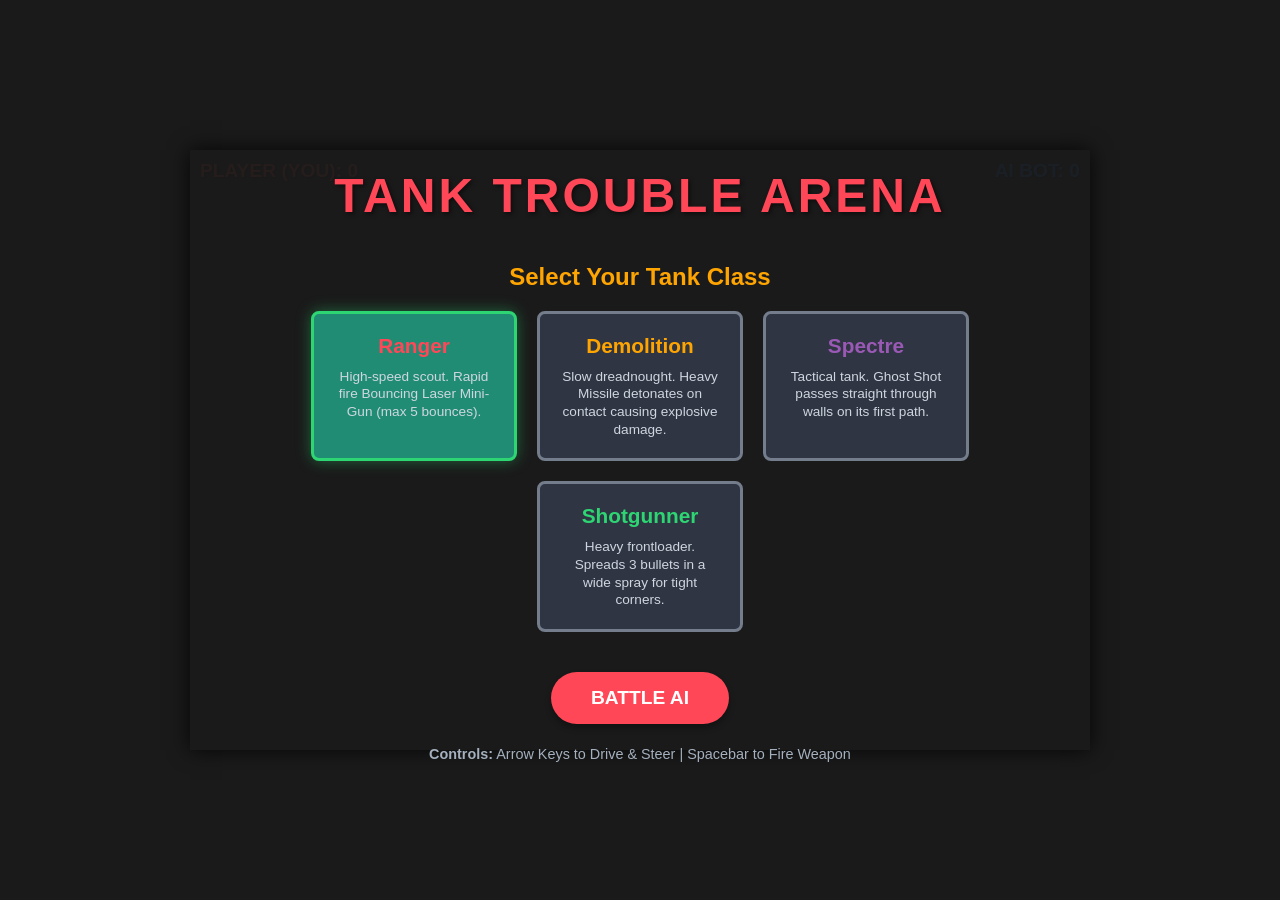
==== tank_trouble_arena.html @ 4e49fa1a "Add files via upload" ====
<!DOCTYPE html>
<html lang="en">
<head>
    <meta charset="UTF-8">
    <meta name="viewport" content="width=device-width, initial-scale=1.0">
    <title>Tank Trouble Arena AI Edition</title>
    <style>
        body {
            margin: 0;
            padding: 0;
            background-color: #1a1a1a;
            color: #ffffff;
            font-family: 'Segoe UI', Tahoma, Geneva, Verdana, sans-serif;
            display: flex;
            justify-content: center;
            align-items: center;
            height: 100vh;
            overflow: hidden;
            user-select: none;
        }
        #game-container {
            position: relative;
            box-shadow: 0 0 20px rgba(0,0,0,0.8);
        }
        canvas {
            background-color: #262626;
            display: block;
        }
        .screen {
            position: absolute;
            top: 0;
            left: 0;
            width: 100%;
            height: 100%;
            background-color: rgba(26, 26, 26, 0.95);
            display: flex;
            flex-direction: column;
            justify-content: center;
            align-items: center;
            z-index: 10;
        }
        h1 {
            font-size: 3rem;
            margin-bottom: 20px;
            color: #ff4757;
            text-transform: uppercase;
            letter-spacing: 3px;
            text-shadow: 2px 2px 4px rgba(0,0,0,0.5);
        }
        h2 {
            font-size: 1.5rem;
            margin-bottom: 20px;
            color: #ffa502;
        }
        .class-selector {
            display: flex;
            gap: 20px;
            margin-bottom: 40px;
            max-width: 90%;
            flex-wrap: wrap;
            justify-content: center;
        }
        .class-card {
            background: #2f3542;
            border: 3px solid #747d8c;
            border-radius: 8px;
            padding: 20px;
            width: 160px;
            text-align: center;
            cursor: pointer;
            transition: all 0.2s ease;
        }
        .class-card:hover {
            transform: translateY(-5px);
            border-color: #ff4757;
            background: #3e4452;
        }
        .class-card.selected {
            border-color: #2ed573;
            background: #218c74;
            box-shadow: 0 0 15px rgba(46, 213, 115, 0.4);
        }
        .class-name {
            font-size: 1.3rem;
            font-weight: bold;
            margin-bottom: 10px;
            color: #ffffff;
        }
        .class-desc {
            font-size: 0.85rem;
            color: #ced6e0;
            line-height: 1.3;
        }
        button {
            background-color: #ff4757;
            color: white;
            border: none;
            padding: 15px 40px;
            font-size: 1.2rem;
            font-weight: bold;
            border-radius: 30px;
            cursor: pointer;
            transition: background 0.2s, transform 0.1s;
            box-shadow: 0 4px 6px rgba(0,0,0,0.3);
            text-transform: uppercase;
        }
        button:hover {
            background-color: #ff6b81;
            transform: scale(1.05);
        }
        button:active {
            transform: scale(0.98);
        }
        #hud {
            position: absolute;
            top: 10px;
            left: 10px;
            right: 10px;
            display: flex;
            justify-content: space-between;
            font-weight: bold;
            font-size: 1.2rem;
            pointer-events: none;
            z-index: 5;
            text-shadow: 1px 1px 2px black;
        }
        .player-score { color: #ff4757; }
        .ai-score { color: #1e90ff; }
        .controls-hint {
            margin-top: 20px;
            font-size: 0.9rem;
            color: #a4b0be;
            text-align: center;
            line-height: 1.4;
        }
    </style>
</head>
<body>

<div id="game-container">
    <div id="hud">
        <div class="player-score">PLAYER (YOU): <span id="p1-score-val">0</span></div>
        <div class="ai-score">AI BOT: <span id="ai-score-val">0</span></div>
    </div>

    <!-- MAIN MENU SCREEN -->
    <div id="menu-screen" class="screen">
        <h1>Tank Trouble Arena</h1>
        <h2>Select Your Tank Class</h2>
        
        <div class="class-selector" id="class-selector">
            <!-- Dynamic Injection -->
        </div>

        <button id="start-btn">Battle AI</button>

        <div class="controls-hint">
            <strong>Controls:</strong> Arrow Keys to Drive & Steer | Spacebar to Fire Weapon
        </div>
    </div>

    <!-- GAME OVER SCREEN -->
    <div id="over-screen" class="screen" style="display: none;">
        <h1 id="win-message">You Win!</h1>
        <button id="next-round-btn">Next Round</button>
    </div>

    <canvas id="gameCanvas" width="900" height="600"></canvas>
</div>

<script>
const canvas = document.getElementById('gameCanvas');
const ctx = canvas.getContext('2d');

// Game Parameters
const CELL_SIZE = 75;
const COLS = canvas.width / CELL_SIZE; // 12
const ROWS = canvas.height / CELL_SIZE; // 8

// Tank Classes Definitions
const TANK_CLASSES = {
    ranger: {
        name: "Ranger",
        desc: "High-speed scout. Rapid fire Bouncing Laser Mini-Gun (max 5 bounces).",
        speed: 3.2,
        rotSpeed: 0.06,
        cooldown: 250,
        bulletType: "laser",
        color: "#ff4757"
    },
    demolition: {
        name: "Demolition",
        desc: "Slow dreadnought. Heavy Missile detonates on contact causing explosive damage.",
        speed: 1.8,
        rotSpeed: 0.035,
        cooldown: 1200,
        bulletType: "missile",
        color: "#ffa502"
    },
    spectre: {
        name: "Spectre",
        desc: "Tactical tank. Ghost Shot passes straight through walls on its first path.",
        speed: 2.5,
        rotSpeed: 0.05,
        cooldown: 700,
        bulletType: "ghost",
        color: "#9b59b6"
    },
    shotgunner: {
        name: "Shotgunner",
        desc: "Heavy frontloader. Spreads 3 bullets in a wide spray for tight corners.",
        speed: 2.3,
        rotSpeed: 0.045,
        cooldown: 900,
        bulletType: "shotgun",
        color: "#2ed573"
    }
};

let currentClassKey = "ranger";
let scores = { player: 0, ai: 0 };
let maze, player, ai, bullets, particles;
let keys = {};
let gameActive = false;

// Generate Selection UI Cards
const classSelectorDiv = document.getElementById('class-selector');
Object.keys(TANK_CLASSES).forEach((key, idx) => {
    const cls = TANK_CLASSES[key];
    const card = document.createElement('div');
    card.className = `class-card ${key === currentClassKey ? 'selected' : ''}`;
    card.dataset.classKey = key;
    card.innerHTML = `
        <div class="class-name" style="color: ${cls.color}">${cls.name}</div>
        <div class="class-desc">${cls.desc}</div>
    `;
    card.addEventListener('click', () => {
        document.querySelectorAll('.class-card').forEach(c => c.classList.remove('selected'));
        card.classList.add('selected');
        currentClassKey = key;
    });
    classSelectorDiv.appendChild(card);
});

// Event Listeners for controls
window.addEventListener('keydown', e => { 
    keys[e.code] = true; 
    if(e.code === 'Space' && gameActive) {
        player.shoot();
        e.preventDefault();
    }
    if(['ArrowUp','ArrowDown','ArrowLeft','ArrowRight','Space'].includes(e.code)) {
        e.preventDefault();
    }
});
window.addEventListener('keyup', e => { keys[e.code] = false; });

document.getElementById('start-btn').addEventListener('click', () => {
    document.getElementById('menu-screen').style.display = 'none';
    initRound();
});

document.getElementById('next-round-btn').addEventListener('click', () => {
    document.getElementById('over-screen').style.display = 'none';
    initRound();
});

// Maze Generation Class (Kruskal's / Randomized Prim's Hybrid for clean tactical paths)
class Maze {
    constructor(cols, rows) {
        this.cols = cols;
        this.rows = rows;
        this.walls = []; // items format: {x1, y1, x2, y2} represent cell boundary edges
        this.generate();
    }

    generate() {
        // Initialize grid paths
        this.vWalls = Array(this.cols + 1).fill().map(() => Array(this.rows).fill(true));
        this.hWalls = Array(this.cols).fill().map(() => Array(this.rows + 1).fill(true));
        
        // Disjoint sets for Kruskal algorithm
        let sets = [];
        for(let r=0; r<this.rows; r++) {
            for(let c=0; c<this.cols; c++) {
                sets.push([{c, r}]);
            }
        }

        let findSet = (c, r) => sets.findIndex(s => s.some(cell => cell.c === c && cell.r === r));

        // Create internal walls collection
        let edges = [];
        for(let c=1; c<this.cols; c++) for(let r=0; r<this.rows; r++) edges.push({type: 'v', c, r});
        for(let c=0; c<this.cols; c++) for(let r=1; r<this.rows; r++) edges.push({type: 'h', c, r});
        
        // Shuffle helper
        edges.sort(() => Math.random() - 0.5);

        edges.forEach(edge => {
            let c1, r1, c2, r2;
            if (edge.type === 'v') {
                c1 = edge.c - 1; r1 = edge.r;
                c2 = edge.c;     r2 = edge.r;
            } else {
                c1 = edge.c; r1 = edge.r - 1;
                c2 = edge.c; r2 = edge.r;
            }

            let s1 = findSet(c1, r1);
            let s2 = findSet(c2, r2);

            if(s1 !== s2) {
                // Remove wall asset
                if(edge.type === 'v') this.vWalls[edge.c][edge.r] = false;
                else this.hWalls[edge.c][edge.r] = false;
                // Merge sets
                sets[s1] = sets[s1].concat(sets[s2]);
                sets.splice(s2, 1);
            }
        });

        // Add some random loops / openings for open combat layout (Classic Tank Trouble flavor)
        for(let i=0; i<15; i++) {
            let rc = Math.floor(Math.random() * (this.cols - 1)) + 1;
            let rr = Math.floor(Math.random() * (this.rows - 1)) + 1;
            if(Math.random() > 0.5) this.vWalls[rc][rr] = false;
            else this.hWalls[rc][rr] = false;
        }
    }

    draw() {
        ctx.strokeStyle = "#ffffff";
        ctx.lineWidth = 4;
        ctx.lineCap = "round";

        // Draw boundaries and generated inner walls
        for(let c=0; c<=this.cols; c++) {
            for(let r=0; r<this.rows; r++) {
                if(c === 0 || c === this.cols || this.vWalls[c][r]) {
                    ctx.beginPath();
                    ctx.moveTo(c * CELL_SIZE, r * CELL_SIZE);
                    ctx.lineTo(c * CELL_SIZE, (r + 1) * CELL_SIZE);
                    ctx.stroke();
                }
            }
        }
        for(let c=0; c<this.cols; c++) {
            for(let r=0; r<=this.rows; r++) {
                if(r === 0 || r === this.rows || this.hWalls[c][r]) {
                    ctx.beginPath();
                    ctx.moveTo(c * CELL_SIZE, r * CELL_SIZE);
                    ctx.lineTo((c + 1) * CELL_SIZE, r * CELL_SIZE);
                    ctx.stroke();
                }
            }
        }
    }

    // Comprehensive Line segment collision lookup helper
    checkWallCollision(x, y, radius) {
        let buffer = radius;
        // Check grid walls intersections
        for(let c=0; c<=this.cols; c++) {
            for(let r=0; r<this.rows; r++) {
                if(c === 0 || c === this.cols || this.vWalls[c][r]) {
                    let wx = c * CELL_SIZE;
                    let wy1 = r * CELL_SIZE;
                    let wy2 = (r + 1) * CELL_SIZE;
                    if(y >= wy1 - buffer && y <= wy2 + buffer && Math.abs(x - wx) < buffer) {
                        return { type: 'v', wallX: wx };
                    }
                }
            }
        }
        for(let c=0; c<this.cols; c++) {
            for(let r=0; r<=this.rows; r++) {
                if(r === 0 || r === this.rows || this.hWalls[c][r]) {
                    let wy = r * CELL_SIZE;
                    let wx1 = c * CELL_SIZE;
                    let wx2 = (c + 1) * CELL_SIZE;
                    if(x >= wx1 - buffer && x <= wx2 + buffer && Math.abs(y - wy) < buffer) {
                        return { type: 'h', wallY: wy };
                    }
                }
            }
        }
        return null;
    }
}

// Tank Handler Entity
class Tank {
    constructor(x, y, angle, config, isAI) {
        this.x = x;
        this.y = y;
        this.angle = angle; // Radians
        this.config = config;
        this.isAI = isAI;
        this.radius = 16;
        this.lastShotTime = 0;
        this.aiTargetAngle = angle;
        this.aiStateTimer = 0;
    }

    draw() {
        ctx.save();
        ctx.translate(this.x, this.y);
        ctx.rotate(this.angle);

        // Body Structure Chassis
        ctx.fillStyle = this.config.color;
        ctx.strokeStyle = "#ffffff";
        ctx.lineWidth = 2;
        ctx.fillRect(-this.radius, -this.radius + 2, this.radius * 2, this.radius * 2 - 4);
        ctx.strokeRect(-this.radius, -this.radius + 2, this.radius * 2, this.radius * 2 - 4);

        // Treads
        ctx.fillStyle = "#333333";
        ctx.fillRect(-this.radius - 2, -this.radius - 1, this.radius * 2 + 4, 4);
        ctx.fillRect(-this.radius - 2, this.radius - 3, this.radius * 2 + 4, 4);

        // Turret Barrel Gun
        ctx.fillStyle = "#dcdde1";
        ctx.fillRect(0, -4, this.radius + 6, 8);
        ctx.strokeRect(0, -4, this.radius + 6, 8);
        ctx.fillStyle = this.config.color;
        ctx.beginPath();
        ctx.arc(0, 0, 8, 0, Math.PI * 2);
        ctx.fill();
        ctx.stroke();

        ctx.restore();
    }

    move(forward) {
        let dir = forward ? 1 : -0.6;
        let speed = this.config.speed * dir;
        let nextX = this.x + Math.cos(this.angle) * speed;
        let nextY = this.y + Math.sin(this.angle) * speed;

        // Sliding collision calculation pipeline
        let collX = maze.checkWallCollision(nextX, this.y, this.radius);
        if(!collX) this.x = nextX;
        
        let collY = maze.checkWallCollision(this.x, nextY, this.radius);
        if(!collY) this.y = nextY;
    }

    rotate(dir) {
        this.angle += this.config.rotSpeed * dir;
    }

    shoot() {
        let now = Date.now();
        if(now - this.lastShotTime < this.config.cooldown) return;
        this.lastShotTime = now;

        let barrelX = this.x + Math.cos(this.angle) * (this.radius + 8);
        let barrelY = this.y + Math.sin(this.angle) * (this.radius + 8);

        if(this.config.bulletType === 'shotgun') {
            let spreads = [-0.2, 0, 0.2];
            spreads.forEach(sp => {
                bullets.push(new Bullet(barrelX, barrelY, this.angle + sp, 4.5, 'normal', this.isAI));
            });
        } else {
            let bSpeed = this.config.bulletType === 'laser' ? 6 : (this.config.bulletType === 'missile' ? 3.5 : 4);
            bullets.push(new Bullet(barrelX, barrelY, this.angle, bSpeed, this.config.bulletType, this.isAI));
        }
    }

    updateAI() {
        if(!this.isAI) return;
        this.aiStateTimer--;

        // Calculate simple analytical tracking vector towards Player
        let dx = player.x - this.x;
        let dy = player.y - this.y;
        let dist = Math.sqrt(dx*dx + dy*dy);
        let targetAngle = Math.atan2(dy, dx);

        // Normalize target wrap angle matching standard tracking systems
        let angleDiff = targetAngle - this.angle;
        while (angleDiff < -Math.PI) angleDiff += Math.PI * 2;
        while (angleDiff > Math.PI) angleDiff -= Math.PI * 2;

        // Steering execution routine
        if(angleDiff > 0.05) this.rotate(1);
        else if(angleDiff < -0.05) this.rotate(-1);

        // Basic Line-of-sight tracking setup / Obstacle interaction framework
        if(this.aiStateTimer <= 0) {
            this.aiStateTimer = Math.floor(Math.random() * 40) + 20;
            // Raycast check or random override to un-stuck AI from tight cells
            this.aiMoveForward = Math.random() > 0.15;
        }

        if(this.aiMoveForward) {
            this.move(true);
        } else {
            this.rotate(Math.random() > 0.5 ? 1 : -1);
        }

        // Fire logic check: shoot if facing target somewhat accurately
        if(dist < 400 && Math.abs(angleDiff) < 0.3 && Math.random() < 0.04) {
            this.shoot();
        }
    }
}

// Projectile Object Blueprint
class Bullet {
    constructor(x, y, angle, speed, type, isAI) {
        this.x = x;
        this.y = y;
        this.vx = Math.cos(angle) * speed;
        this.vy = Math.sin(angle) * speed;
        this.type = type;
        this.isAI = isAI;
        this.radius = type === 'missile' ? 6 : 4;
        this.bounces = 0;
        this.maxBounces = type === 'laser' ? 5 : (type === 'shotgun' ? 1 : 3);
        this.life = type === 'shotgun' ? 120 : 360; // Frame lifetimes
        this.ghostPhased = type === 'ghost'; // Starts phased out
    }

    update() {
        this.life--;
        let nextX = this.x + this.vx;
        let nextY = this.y + this.vy;

        if (this.ghostPhased) {
            // Spectre ghost tracking logic: stays ghosted until first clear cell area
            let hitWall = maze.checkWallCollision(nextX, nextY, this.radius);
            if(!hitWall && this.bounces === 0 && this.life < 330) {
                // No wall currently intercepting, phase back in
                this.ghostPhased = false;
            }
            this.x = nextX;
            this.y = nextY;
            return;
        }

        // Elastic dynamic boundary bounce computations
        let collision = maze.checkWallCollision(nextX, nextY, this.radius);
        if (collision) {
            if(this.type === 'missile') {
                this.detonate();
                return;
            }
            
            if (collision.type === 'v') {
                this.vx *= -1;
                this.x = this.x + this.vx; // Quick pushback out of geometric overlap
            } else {
                this.vy *= -1;
                this.y = this.y + this.vy;
            }
            this.bounces++;
            
            // Add visual sparks on impacts
            createSparks(this.x, this.y, '#ffffff', 4);
        } else {
            this.x = nextX;
            this.y = nextY;
        }
    }

    draw() {
        ctx.save();
        ctx.beginPath();
        ctx.arc(this.x, this.y, this.radius, 0, Math.PI * 2);
        
        if (this.ghostPhased) {
            ctx.fillStyle = "rgba(155, 89, 182, 0.4)";
            ctx.strokeStyle = "#9b59b6";
            ctx.lineWidth = 1;
            ctx.stroke();
        } else {
            ctx.fillStyle = this.type === 'laser' ? '#ff4757' : (this.type === 'missile' ? '#ffa502' : '#ffffff');
            ctx.fill();
        }
        ctx.restore();
    }

    detonate() {
        this.life = 0; // Kills bullet instance
        createSparks(this.x, this.y, '#ffa502', 30);
        
        // Circular structural explosion splash matrix radius
        let splashRadius = 65;
        [player, ai].forEach(tank => {
            let dx = tank.x - this.x;
            let dy = tank.y - this.y;
            if(Math.sqrt(dx*dx + dy*dy) < splashRadius) {
                handleKill(tank.isAI ? 'player' : 'ai');
            }
        });
    }
}

// Particle system configurations
class Particle {
    constructor(x, y, color) {
        this.x = x;
        this.y = y;
        let angle = Math.random() * Math.PI * 2;
        let speed = Math.random() * 3 + 1;
        this.vx = Math.cos(angle) * speed;
        this.vy = Math.sin(angle) * speed;
        this.color = color;
        this.alpha = 1;
        this.decay = Math.random() * 0.03 + 0.015;
    }
    update() {
        this.x += this.vx;
        this.y += this.vy;
        this.alpha -= this.decay;
    }
    draw() {
        ctx.save();
        ctx.globalAlpha = this.alpha;
        ctx.fillStyle = this.color;
        ctx.fillRect(this.x, this.y, 3, 3);
        ctx.restore();
    }
}

function createSparks(x, y, color, count) {
    for(let i=0; i<count; i++) {
        particles.push(new Particle(x, y, color));
    }
}

// Initialization routine per battle round setup
function initRound() {
    maze = new Maze(COLS, ROWS);
    bullets = [];
    particles = [];

    // Safety spatial coordinate separation positioning grid arrays
    let pX = CELL_SIZE * 0.5;
    let pY = CELL_SIZE * 0.5;
    let aiX = canvas.width - (CELL_SIZE * 0.5);
    let aiY = canvas.height - (CELL_SIZE * 0.5);

    // Dynamic configuration assignations
    player = new Tank(pX, pY, 0, TANK_CLASSES[currentClassKey], false);
    
    // Choose random class layout variant profile for AI opponent challenge
    let aiClasses = Object.keys(TANK_CLASSES);
    let randomAIClass = aiClasses[Math.floor(Math.random() * aiClasses.length)];
    ai = new Tank(aiX, aiY, Math.PI, TANK_CLASSES[randomAIClass], true);

    gameActive = true;
}

function handleKill(winner) {
    if(!gameActive) return;
    gameActive = false;

    if(winner === 'player') {
        scores.player++;
        document.getElementById('p1-score-val').innerText = scores.player;
        document.getElementById('win-message').innerText = "You Destroyed the AI!";
        document.getElementById('win-message').style.color = "#2ed573";
    } else {
        scores.ai++;
        document.getElementById('ai-score-val').innerText = scores.ai;
        document.getElementById('win-message').innerText = "The AI Outsmarted You!";
        document.getElementById('win-message').style.color = "#ff4757";
    }

    createSparks(player.x, player.y, player.config.color, 40);
    createSparks(ai.x, ai.y, ai.config.color, 40);

    setTimeout(() => {
        document.getElementById('over-screen').style.display = 'flex';
    }, 1000);
}

// Global Execution game Loop loop engine tick
function loop() {
    ctx.clearRect(0, 0, canvas.width, canvas.height);

    if (maze) maze.draw();

    if (gameActive) {
        // Human Engine Input processing
        if (keys['ArrowLeft']) player.rotate(-1);
        if (keys['ArrowRight']) player.rotate(1);
        if (keys['ArrowUp']) player.move(true);
        if (keys['ArrowDown']) player.move(false);

        // Computer AI update routine calls
        ai.updateAI();

        // Object Tracking Pipelines updating looping bounds array structure systems
        bullets.forEach((b, idx) => {
            b.update();
            if (b.life <= 0 || b.bounces > b.maxBounces) {
                bullets.splice(idx, 1);
                return;
            }

            // Standard Bullet collision hitboxes calculation evaluations
            let distP = Math.sqrt((b.x - player.x)**2 + (b.y - player.y)**2);
            let distAI = Math.sqrt((b.x - ai.x)**2 + (b.y - ai.y)**2);

            // Evade evaluation context logic checks
            if(!b.ghostPhased) {
                if (distP < player.radius) {
                    handleKill('ai');
                    bullets.splice(idx, 1);
                } else if (distAI < ai.radius) {
                    handleKill('player');
                    bullets.splice(idx, 1);
                }
            }
        });
    }

    // Always draw existing objects if initialized
    if(player) player.draw();
    if(ai) ai.draw();
    
    bullets.forEach(b => b.draw());
    
    particles.forEach((p, idx) => {
        p.update();
        if(p.alpha <= 0) particles.splice(idx, 1);
        else p.draw();
    });

    requestAnimationFrame(loop);
}

// Start loop engine ticker
loop();
</script>
</body>
</html>
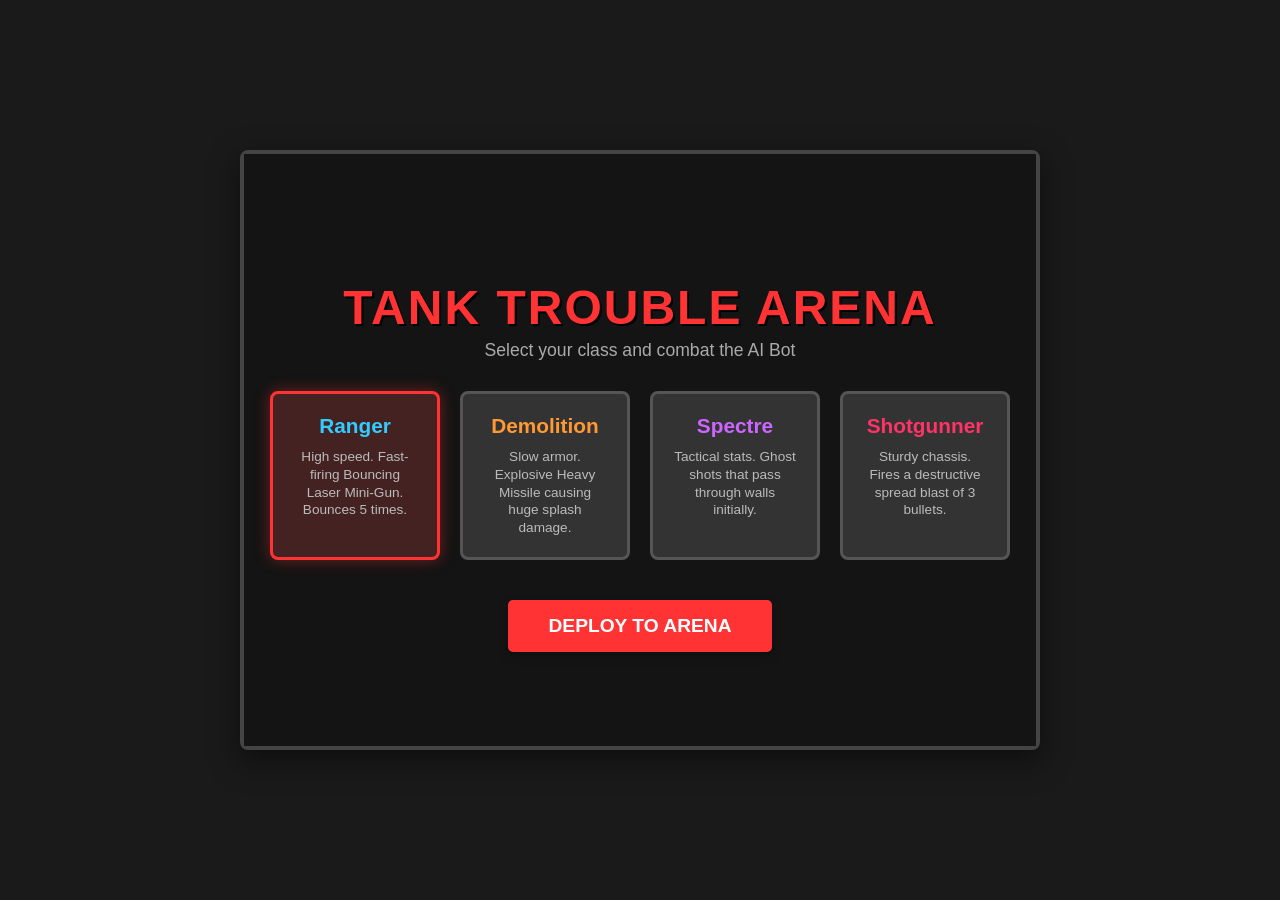
==== commit 9d269fea: "Add files via upload" ====
--- a/tank_trouble_arena.html
+++ b/tank_trouble_arena.html
@@ -3,741 +3,816 @@
 <head>
     <meta charset="UTF-8">
     <meta name="viewport" content="width=device-width, initial-scale=1.0">
-    <title>Tank Trouble Arena AI Edition</title>
+    <title>Tank Trouble Arena</title>
     <style>
+        * {
+            box-sizing: border-box;
+            user-select: none;
+        }
         body {
             margin: 0;
             padding: 0;
-            background-color: #1a1a1a;
-            color: #ffffff;
+            background: #1a1a1a;
+            color: #eeeeee;
             font-family: 'Segoe UI', Tahoma, Geneva, Verdana, sans-serif;
             display: flex;
             justify-content: center;
             align-items: center;
             height: 100vh;
             overflow: hidden;
-            user-select: none;
         }
         #game-container {
             position: relative;
-            box-shadow: 0 0 20px rgba(0,0,0,0.8);
-        }
-        canvas {
-            background-color: #262626;
-            display: block;
-        }
-        .screen {
+            width: 800px;
+            height: 600px;
+            background: #262626;
+            border: 4px solid #444;
+            border-radius: 8px;
+            box-shadow: 0 10px 30px rgba(0,0,0,0.5);
+        }
+        #menu-screen {
             position: absolute;
             top: 0;
             left: 0;
             width: 100%;
             height: 100%;
-            background-color: rgba(26, 26, 26, 0.95);
+            background: rgba(20, 20, 20, 0.95);
             display: flex;
             flex-direction: column;
+            align-items: center;
             justify-content: center;
-            align-items: center;
             z-index: 10;
+            padding: 20px;
         }
         h1 {
+            color: #ff3333;
             font-size: 3rem;
-            margin-bottom: 20px;
-            color: #ff4757;
-            text-transform: uppercase;
-            letter-spacing: 3px;
-            text-shadow: 2px 2px 4px rgba(0,0,0,0.5);
-        }
-        h2 {
-            font-size: 1.5rem;
-            margin-bottom: 20px;
-            color: #ffa502;
-        }
-        .class-selector {
+            margin-bottom: 5px;
+            text-shadow: 2px 2px #000;
+            letter-spacing: 2px;
+        }
+        .subtitle {
+            color: #aaa;
+            margin-bottom: 30px;
+            font-size: 1.1rem;
+        }
+        .class-container {
             display: flex;
             gap: 20px;
             margin-bottom: 40px;
-            max-width: 90%;
             flex-wrap: wrap;
             justify-content: center;
         }
         .class-card {
-            background: #2f3542;
-            border: 3px solid #747d8c;
+            background: #333;
+            border: 3px solid #555;
             border-radius: 8px;
             padding: 20px;
-            width: 160px;
+            width: 170px;
             text-align: center;
             cursor: pointer;
             transition: all 0.2s ease;
         }
         .class-card:hover {
             transform: translateY(-5px);
-            border-color: #ff4757;
-            background: #3e4452;
+            border-color: #ff3333;
+            background: #3d3d3d;
         }
         .class-card.selected {
-            border-color: #2ed573;
-            background: #218c74;
-            box-shadow: 0 0 15px rgba(46, 213, 115, 0.4);
+            border-color: #ff3333;
+            background: #442222;
+            box-shadow: 0 0 15px rgba(255, 51, 51, 0.4);
         }
         .class-name {
             font-size: 1.3rem;
             font-weight: bold;
             margin-bottom: 10px;
-            color: #ffffff;
         }
         .class-desc {
             font-size: 0.85rem;
-            color: #ced6e0;
+            color: #bbb;
             line-height: 1.3;
         }
-        button {
-            background-color: #ff4757;
+        #start-btn {
+            background: #ff3333;
             color: white;
             border: none;
             padding: 15px 40px;
             font-size: 1.2rem;
             font-weight: bold;
-            border-radius: 30px;
+            border-radius: 5px;
             cursor: pointer;
-            transition: background 0.2s, transform 0.1s;
-            box-shadow: 0 4px 6px rgba(0,0,0,0.3);
-            text-transform: uppercase;
-        }
-        button:hover {
-            background-color: #ff6b81;
-            transform: scale(1.05);
-        }
-        button:active {
-            transform: scale(0.98);
-        }
-        #hud {
+            transition: background 0.2s;
+            box-shadow: 0 4px 10px rgba(0,0,0,0.3);
+        }
+        #start-btn:hover {
+            background: #e62e2e;
+        }
+        #game-canvas {
+            display: none;
+            background: #f0f0f0;
+            width: 100%;
+            height: 100%;
+        }
+        #ui-overlay {
+            display: none;
             position: absolute;
             top: 10px;
             left: 10px;
             right: 10px;
-            display: flex;
             justify-content: space-between;
             font-weight: bold;
             font-size: 1.2rem;
             pointer-events: none;
+            text-shadow: 1px 1px 2px #fff;
+            color: #333;
             z-index: 5;
-            text-shadow: 1px 1px 2px black;
-        }
-        .player-score { color: #ff4757; }
-        .ai-score { color: #1e90ff; }
-        .controls-hint {
-            margin-top: 20px;
-            font-size: 0.9rem;
-            color: #a4b0be;
-            text-align: center;
-            line-height: 1.4;
+        }
+        .score-box {
+            background: rgba(255,255,255,0.8);
+            padding: 5px 15px;
+            border-radius: 4px;
+            border: 1px solid #ccc;
+        }
+        #game-over-screen {
+            display: none;
+            position: absolute;
+            top: 0;
+            left: 0;
+            width: 100%;
+            height: 100%;
+            background: rgba(0,0,0,0.8);
+            flex-direction: column;
+            align-items: center;
+            justify-content: center;
+            z-index: 8;
+        }
+        #game-over-text {
+            font-size: 2.5rem;
+            margin-bottom: 20px;
+            font-weight: bold;
+        }
+        #restart-btn {
+            background: #33cc33;
+            color: white;
+            border: none;
+            padding: 12px 30px;
+            font-size: 1.1rem;
+            font-weight: bold;
+            border-radius: 5px;
+            cursor: pointer;
+        }
+        #restart-btn:hover {
+            background: #2eb82eb;
         }
     </style>
 </head>
 <body>
 
-<div id="game-container">
-    <div id="hud">
-        <div class="player-score">PLAYER (YOU): <span id="p1-score-val">0</span></div>
-        <div class="ai-score">AI BOT: <span id="ai-score-val">0</span></div>
-    </div>
-
-    <!-- MAIN MENU SCREEN -->
-    <div id="menu-screen" class="screen">
-        <h1>Tank Trouble Arena</h1>
-        <h2>Select Your Tank Class</h2>
-        
-        <div class="class-selector" id="class-selector">
-            <!-- Dynamic Injection -->
+    <div id="game-container">
+        <!-- Main Menu -->
+        <div id="menu-screen">
+            <h1>TANK TROUBLE ARENA</h1>
+            <div class="subtitle">Select your class and combat the AI Bot</div>
+            
+            <div class="class-container">
+                <div class="class-card selected" data-class="ranger">
+                    <div class="class-name" style="color: #33ccff;">Ranger</div>
+                    <div class="class-desc">High speed. Fast-firing Bouncing Laser Mini-Gun. Bounces 5 times.</div>
+                </div>
+                <div class="class-card" data-class="demolition">
+                    <div class="class-name" style="color: #ff9933;">Demolition</div>
+                    <div class="class-desc">Slow armor. Explosive Heavy Missile causing huge splash damage.</div>
+                </div>
+                <div class="class-card" data-class="spectre">
+                    <div class="class-name" style="color: #cc66ff;">Spectre</div>
+                    <div class="class-desc">Tactical stats. Ghost shots that pass through walls initially.</div>
+                </div>
+                <div class="class-card" data-class="shotgunner">
+                    <div class="class-name" style="color: #ff3366;">Shotgunner</div>
+                    <div class="class-desc">Sturdy chassis. Fires a destructive spread blast of 3 bullets.</div>
+                </div>
+            </div>
+
+            <button id="start-btn">DEPLOY TO ARENA</button>
         </div>
 
-        <button id="start-btn">Battle AI</button>
-
-        <div class="controls-hint">
-            <strong>Controls:</strong> Arrow Keys to Drive & Steer | Spacebar to Fire Weapon
+        <!-- UI Scoreboard Overlay -->
+        <div id="ui-overlay">
+            <div class="score-box" style="border-left: 5px solid #ff3333;">Player (Red): <span id="player-score">0</span></div>
+            <div class="score-box" style="border-right: 5px solid #3366ff;">AI Bot (Blue): <span id="ai-score">0</span></div>
+        </div>
+
+        <!-- Game Canvas -->
+        <canvas id="game-canvas" width="800" height="600"></canvas>
+
+        <!-- Round Over Overlay -->
+        <div id="game-over-screen">
+            <div id="game-over-text">Player Wins!</div>
+            <button id="restart-btn">Next Round (Space)</button>
         </div>
     </div>
 
-    <!-- GAME OVER SCREEN -->
-    <div id="over-screen" class="screen" style="display: none;">
-        <h1 id="win-message">You Win!</h1>
-        <button id="next-round-btn">Next Round</button>
-    </div>
-
-    <canvas id="gameCanvas" width="900" height="600"></canvas>
-</div>
-
-<script>
-const canvas = document.getElementById('gameCanvas');
-const ctx = canvas.getContext('2d');
-
-// Game Parameters
-const CELL_SIZE = 75;
-const COLS = canvas.width / CELL_SIZE; // 12
-const ROWS = canvas.height / CELL_SIZE; // 8
-
-// Tank Classes Definitions
-const TANK_CLASSES = {
-    ranger: {
-        name: "Ranger",
-        desc: "High-speed scout. Rapid fire Bouncing Laser Mini-Gun (max 5 bounces).",
-        speed: 3.2,
-        rotSpeed: 0.06,
-        cooldown: 250,
-        bulletType: "laser",
-        color: "#ff4757"
-    },
-    demolition: {
-        name: "Demolition",
-        desc: "Slow dreadnought. Heavy Missile detonates on contact causing explosive damage.",
-        speed: 1.8,
-        rotSpeed: 0.035,
-        cooldown: 1200,
-        bulletType: "missile",
-        color: "#ffa502"
-    },
-    spectre: {
-        name: "Spectre",
-        desc: "Tactical tank. Ghost Shot passes straight through walls on its first path.",
-        speed: 2.5,
-        rotSpeed: 0.05,
-        cooldown: 700,
-        bulletType: "ghost",
-        color: "#9b59b6"
-    },
-    shotgunner: {
-        name: "Shotgunner",
-        desc: "Heavy frontloader. Spreads 3 bullets in a wide spray for tight corners.",
-        speed: 2.3,
-        rotSpeed: 0.045,
-        cooldown: 900,
-        bulletType: "shotgun",
-        color: "#2ed573"
-    }
-};
-
-let currentClassKey = "ranger";
-let scores = { player: 0, ai: 0 };
-let maze, player, ai, bullets, particles;
-let keys = {};
-let gameActive = false;
-
-// Generate Selection UI Cards
-const classSelectorDiv = document.getElementById('class-selector');
-Object.keys(TANK_CLASSES).forEach((key, idx) => {
-    const cls = TANK_CLASSES[key];
-    const card = document.createElement('div');
-    card.className = `class-card ${key === currentClassKey ? 'selected' : ''}`;
-    card.dataset.classKey = key;
-    card.innerHTML = `
-        <div class="class-name" style="color: ${cls.color}">${cls.name}</div>
-        <div class="class-desc">${cls.desc}</div>
-    `;
-    card.addEventListener('click', () => {
-        document.querySelectorAll('.class-card').forEach(c => c.classList.remove('selected'));
-        card.classList.add('selected');
-        currentClassKey = key;
-    });
-    classSelectorDiv.appendChild(card);
-});
-
-// Event Listeners for controls
-window.addEventListener('keydown', e => { 
-    keys[e.code] = true; 
-    if(e.code === 'Space' && gameActive) {
-        player.shoot();
-        e.preventDefault();
-    }
-    if(['ArrowUp','ArrowDown','ArrowLeft','ArrowRight','Space'].includes(e.code)) {
-        e.preventDefault();
-    }
-});
-window.addEventListener('keyup', e => { keys[e.code] = false; });
-
-document.getElementById('start-btn').addEventListener('click', () => {
-    document.getElementById('menu-screen').style.display = 'none';
-    initRound();
-});
-
-document.getElementById('next-round-btn').addEventListener('click', () => {
-    document.getElementById('over-screen').style.display = 'none';
-    initRound();
-});
-
-// Maze Generation Class (Kruskal's / Randomized Prim's Hybrid for clean tactical paths)
-class Maze {
-    constructor(cols, rows) {
-        this.cols = cols;
-        this.rows = rows;
-        this.walls = []; // items format: {x1, y1, x2, y2} represent cell boundary edges
-        this.generate();
-    }
-
-    generate() {
-        // Initialize grid paths
-        this.vWalls = Array(this.cols + 1).fill().map(() => Array(this.rows).fill(true));
-        this.hWalls = Array(this.cols).fill().map(() => Array(this.rows + 1).fill(true));
+    <script>
+        const canvas = document.getElementById('game-canvas');
+        const ctx = canvas.getContext('2d');
         
-        // Disjoint sets for Kruskal algorithm
-        let sets = [];
-        for(let r=0; r<this.rows; r++) {
-            for(let c=0; c<this.cols; c++) {
-                sets.push([{c, r}]);
-            }
-        }
-
-        let findSet = (c, r) => sets.findIndex(s => s.some(cell => cell.c === c && cell.r === r));
-
-        // Create internal walls collection
-        let edges = [];
-        for(let c=1; c<this.cols; c++) for(let r=0; r<this.rows; r++) edges.push({type: 'v', c, r});
-        for(let c=0; c<this.cols; c++) for(let r=1; r<this.rows; r++) edges.push({type: 'h', c, r});
+        // DOM Screens
+        const menuScreen = document.getElementById('menu-screen');
+        const uiOverlay = document.getElementById('ui-overlay');
+        const gameOverScreen = document.getElementById('game-over-screen');
+        const gameOverText = document.getElementById('game-over-text');
+        const startBtn = document.getElementById('start-btn');
+        const restartBtn = document.getElementById('restart-btn');
         
-        // Shuffle helper
-        edges.sort(() => Math.random() - 0.5);
-
-        edges.forEach(edge => {
-            let c1, r1, c2, r2;
-            if (edge.type === 'v') {
-                c1 = edge.c - 1; r1 = edge.r;
-                c2 = edge.c;     r2 = edge.r;
+        const playerScoreEl = document.getElementById('player-score');
+        const aiScoreEl = document.getElementById('ai-score');
+        const classCards = document.querySelectorAll('.class-card');
+
+        // State variables
+        let selectedClass = 'ranger';
+        let scores = { player: 0, ai: 0 };
+        let gameActive = false;
+        let roundOver = false;
+        
+        // Maze configuration
+        const COLS = 8;
+        const ROWS = 6;
+        const CELL_W = 100; // 800 / 8
+        const CELL_H = 100; // 600 / 6
+        let mazeWalls = []; // Contains horizontal and vertical walls
+
+        // Game Entities
+        let playerTank = null;
+        let aiTank = null;
+        let bullets = [];
+        let particles = [];
+
+        // Input handler tracking
+        const keys = {};
+
+        // Class stats dictionary
+        const CLASS_STATS = {
+            ranger: { speed: 3.2, turnSpeed: 0.05, fireCooldown: 250, bulletType: 'laser' },
+            demolition: { speed: 2.2, turnSpeed: 0.038, fireCooldown: 900, bulletType: 'missile' },
+            spectre: { speed: 2.7, turnSpeed: 0.045, fireCooldown: 500, bulletType: 'ghost' },
+            shotgunner: { speed: 2.6, turnSpeed: 0.042, fireCooldown: 700, bulletType: 'shotgun' }
+        };
+
+        // Class selection menu interaction
+        classCards.forEach(card => {
+            card.addEventListener('click', () => {
+                classCards.forEach(c => c.classList.remove('selected'));
+                card.classList.add('selected');
+                selectedClass = card.getAttribute('data-class');
+            });
+        });
+
+        startBtn.addEventListener('click', startNewGame);
+        restartBtn.addEventListener('click', nextRound);
+
+        // Track inputs cleanly
+        window.addEventListener('keydown', e => {
+            keys[e.code] = true;
+            if (e.code === 'Space') {
+                e.preventDefault(); // Stop window scrolling down
+                if (!gameActive && roundOver) {
+                    nextRound();
+                } else if (gameActive && !roundOver) {
+                    playerTank.shoot();
+                }
+            }
+        });
+        window.addEventListener('keyup', e => { keys[e.code] = false; });
+
+        // --- MAZE GENERATION: Randomized Prim's / DFS Algorithm ---
+        function generateMaze() {
+            // Grid cell visited array
+            let visited = Array(COLS).fill(null).map(() => Array(ROWS).fill(false));
+            
+            // Track inner structural walls separately
+            // walls represented as structural objects: { x1, y1, x2, y2, type: 'h'|'v', open: true|false }
+            let hWalls = Array(COLS).fill(null).map(() => Array(ROWS + 1).fill(false));
+            let vWalls = Array(COLS + 1).fill(null).map(() => Array(ROWS).fill(false));
+
+            // Initialize all interior grid lines as structural blocking walls
+            for(let i=0; i<COLS; i++) {
+                for(let j=1; j<ROWS; j++) hWalls[i][j] = true;
+            }
+            for(let i=1; i<COLS; i++) {
+                for(let j=0; j<ROWS; j++) vWalls[i][j] = true;
+            }
+
+            // Simple Deep-First Search Maze carving backtracker
+            let stack = [];
+            let current = {x: 0, y: 0};
+            visited[0][0] = true;
+            let visitedCount = 1;
+            const totalCells = COLS * ROWS;
+
+            while (visitedCount < totalCells) {
+                let neighbors = [];
+                
+                // Check Top neighbor
+                if (current.y > 0 && !visited[current.x][current.y - 1]) neighbors.push({x: current.x, y: current.y - 1, dir: 'T'});
+                // Check Bottom neighbor
+                if (current.y < ROWS - 1 && !visited[current.x][current.y + 1]) neighbors.push({x: current.x, y: current.y + 1, dir: 'B'});
+                // Check Left neighbor
+                if (current.x > 0 && !visited[current.x - 1][current.y]) neighbors.push({x: current.x - 1, y: current.y, dir: 'L'});
+                // Check Right neighbor
+                if (current.x < COLS - 1 && !visited[current.x + 1][current.y]) neighbors.push({x: current.x + 1, y: current.y, dir: 'R'});
+
+                if (neighbors.length > 0) {
+                    // Pick a random unvisited neighbor cell
+                    let next = neighbors[Math.floor(Math.random() * neighbors.length)];
+                    
+                    // Knock down matching structural block wall separating them
+                    if (next.dir === 'T') hWalls[current.x][current.y] = false;
+                    else if (next.dir === 'B') hWalls[current.x][current.y + 1] = false;
+                    else if (next.dir === 'L') vWalls[current.x][current.y] = false;
+                    else if (next.dir === 'R') vWalls[current.x + 1][current.y] = false;
+
+                    stack.push(current);
+                    current = {x: next.x, y: next.y};
+                    visited[current.x][current.y] = true;
+                    visitedCount++;
+                } else if (stack.length > 0) {
+                    current = stack.pop();
+                } else {
+                    break;
+                }
+            }
+
+            // Convert matrix maps into line segment lists for explicit spatial rendering & bounding boxes
+            mazeWalls = [];
+            
+            // Outer hard bounding boxes
+            mazeWalls.push({x1: 0, y1: 0, x2: canvas.width, y2: 0});
+            mazeWalls.push({x1: 0, y1: canvas.height, x2: canvas.width, y2: canvas.height});
+            mazeWalls.push({x1: 0, y1: 0, x2: 0, y2: canvas.height});
+            mazeWalls.push({x1: canvas.width, y1: 0, x2: canvas.width, y2: canvas.height});
+
+            // Active remaining procedural inner lines
+            for(let i=0; i<COLS; i++) {
+                for(let j=1; j<ROWS; j++) {
+                    if (hWalls[i][j]) {
+                        mazeWalls.push({ x1: i * CELL_W, y1: j * CELL_H, x2: (i + 1) * CELL_W, y2: j * CELL_H });
+                    }
+                }
+            }
+            for(let i=1; i<COLS; i++) {
+                for(let j=0; j<ROWS; j++) {
+                    if (vWalls[i][j]) {
+                        mazeWalls.push({ x1: i * CELL_W, y1: j * CELL_H, x2: i * CELL_W, y2: (j + 1) * CELL_H });
+                    }
+                }
+            }
+        }
+
+        // --- GAME CLASSES ---
+        class Tank {
+            constructor(x, y, color, type, isAI) {
+                this.x = x;
+                this.y = y;
+                this.radius = 16;
+                this.angle = isAI ? Math.PI : 0;
+                this.color = color;
+                this.type = type;
+                this.isAI = isAI;
+                
+                const stats = CLASS_STATS[type];
+                this.speed = stats.speed;
+                this.turnSpeed = stats.turnSpeed;
+                this.fireCooldown = stats.fireCooldown;
+                this.bulletType = stats.bulletType;
+                
+                this.lastShotTime = 0;
+                
+                // AI behavior flags
+                this.aiTargetAngle = this.angle;
+                this.aiStateTimer = 0;
+                this.aiAction = 'chase';
+            }
+
+            draw() {
+                ctx.save();
+                ctx.translate(this.x, this.y);
+                ctx.rotate(this.angle);
+
+                // Body Chassis
+                ctx.fillStyle = this.color;
+                ctx.strokeStyle = '#222';
+                ctx.lineWidth = 2;
+                ctx.beginPath();
+                ctx.rect(-16, -14, 32, 28);
+                ctx.fill();
+                ctx.stroke();
+
+                // Treads
+                ctx.fillStyle = '#444';
+                ctx.fillRect(-18, -17, 36, 4);
+                ctx.fillRect(-18, 13, 36, 4);
+
+                // Turret center
+                ctx.fillStyle = '#222';
+                ctx.beginPath();
+                ctx.arc(0, 0, 8, 0, Math.PI * 2);
+                ctx.fill();
+
+                // Barrel muzzle directional line
+                ctx.strokeStyle = '#222';
+                ctx.lineWidth = 5;
+                ctx.beginPath();
+                ctx.moveTo(0, 0);
+                ctx.lineTo(20, 0);
+                ctx.stroke();
+
+                ctx.restore();
+            }
+
+            move(forwardSign) {
+                let amt = forwardSign * this.speed;
+                let nextX = this.x + Math.cos(this.angle) * amt;
+                let nextY = this.y + Math.sin(this.angle) * amt;
+
+                // Handle sliding wall boundary collisions against line segment models
+                if (!this.checkWallCollision(nextX, this.y)) this.x = nextX;
+                if (!this.checkWallCollision(this.x, nextY)) this.y = nextY;
+            }
+
+            rotate(dirSign) {
+                this.angle += dirSign * this.turnSpeed;
+            }
+
+            checkWallCollision(px, py) {
+                for (let wall of mazeWalls) {
+                    if (this.lineCircleIntersect(wall.x1, wall.y1, wall.x2, wall.y2, px, py, this.radius + 2)) {
+                        return true;
+                    }
+                }
+                return false;
+            }
+
+            lineCircleIntersect(x1, y1, x2, y2, cx, cy, r) {
+                let lLenSq = (x2-x1)**2 + (y2-y1)**2;
+                let t = ((cx-x1)*(x2-x1) + (cy-y1)*(y2-y1)) / lLenSq;
+                t = Math.max(0, Math.min(1, t));
+                let closestX = x1 + t * (x2-x1);
+                let closestY = y1 + t * (y2-y1);
+                let distSq = (cx - closestX)**2 + (cy - closestY)**2;
+                return distSq < (r * r);
+            }
+
+            shoot() {
+                let now = Date.now();
+                if (now - this.lastShotTime < this.fireCooldown) return;
+                this.lastShotTime = now;
+
+                let bx = this.x + Math.cos(this.angle) * 22;
+                let by = this.y + Math.sin(this.angle) * 22;
+
+                if (this.bulletType === 'shotgun') {
+                    // Spread profile
+                    let angles = [this.angle - 0.18, this.angle, this.angle + 0.18];
+                    angles.forEach(ang => {
+                        bullets.push(new Bullet(bx, by, ang, this.color, 'standard', 4, 4000));
+                    });
+                } else if (this.bulletType === 'laser') {
+                    bullets.push(new Bullet(bx, by, this.angle, this.color, 'laser', 5, 5000));
+                } else if (this.bulletType === 'missile') {
+                    bullets.push(new Bullet(bx, by, this.angle, this.color, 'missile', 3.5, 6000));
+                } else if (this.bulletType === 'ghost') {
+                    bullets.push(new Bullet(bx, by, this.angle, this.color, 'ghost', 4, 4500));
+                }
+            }
+
+            updateAI(target) {
+                this.aiStateTimer--;
+                
+                // Raycast sight tracking system
+                let directLine = true;
+                let dist = Math.hypot(target.x - this.x, target.y - this.y);
+                
+                // Simple checking vectors across steps to approximate line of sight obstacles
+                let steps = 15;
+                for (let i = 1; i < steps; i++) {
+                    let checkX = this.x + (target.x - this.x) * (i / steps);
+                    let checkY = this.y + (target.y - this.y) * (i / steps);
+                    for (let wall of mazeWalls) {
+                        if (this.lineCircleIntersect(wall.x1, wall.y1, wall.x2, wall.y2, checkX, checkY, 6)) {
+                            directLine = false;
+                            break;
+                        }
+                    }
+                    if (!directLine) break;
+                }
+
+                if (directLine) {
+                    this.aiAction = 'chase';
+                    this.aiTargetAngle = Math.atan2(target.y - this.y, target.x - this.x);
+                    
+                    // Fire weapon if aiming accurately at user
+                    let angleDiff = Math.abs(normalizeAngle(this.angle - this.aiTargetAngle));
+                    if (angleDiff < 0.25 && dist < 450) {
+                        this.shoot();
+                    }
+                } else {
+                    // Path fallback algorithm: Wander or navigate grid junctions
+                    if (this.aiStateTimer <= 0) {
+                        this.aiStateTimer = Math.floor(Math.random() * 40) + 30;
+                        if (Math.random() < 0.6) {
+                            // Turn toward general direction or arbitrary angles to break dead-ends
+                            this.aiTargetAngle = this.angle + (Math.random() - 0.5) * Math.PI;
+                            this.aiAction = 'wander';
+                        } else {
+                            this.aiAction = 'reverse';
+                        }
+                    }
+                }
+
+                // Smooth rotation to targets
+                let diff = normalizeAngle(this.aiTargetAngle - this.angle);
+                if (Math.abs(diff) > 0.05) {
+                    this.rotate(Math.sign(diff));
+                }
+
+                // Apply movement vectors based on logic profiles
+                if (this.aiAction === 'chase' || this.aiAction === 'wander') {
+                    this.move(1);
+                    // Backup escape check if jammed directly in physical corners
+                    if (this.checkWallCollision(this.x + Math.cos(this.angle)*5, this.y + Math.sin(this.angle)*5)) {
+                        this.rotate(Math.random() > 0.5 ? 1 : -1);
+                    }
+                } else if (this.aiAction === 'reverse') {
+                    this.move(-0.7);
+                }
+            }
+        }
+
+        function normalizeAngle(ang) {
+            while (ang > Math.PI) ang -= Math.PI * 2;
+            while (ang < -Math.PI) ang += Math.PI * 2;
+            return ang;
+        }
+
+        class Bullet {
+            constructor(x, y, angle, color, type, speed, life) {
+                this.x = x;
+                this.y = y;
+                this.vx = Math.cos(angle) * speed;
+                this.vy = Math.sin(angle) * speed;
+                this.color = color;
+                this.type = type;
+                this.radius = type === 'missile' ? 6 : 4;
+                this.life = life;
+                this.spawnTime = Date.now();
+                this.bounces = 0;
+                
+                // Ghost trait flag
+                this.ghostPhased = type === 'ghost';
+            }
+
+            update() {
+                let nextX = this.x + this.vx;
+                let nextY = this.y + this.vy;
+
+                if (Date.now() - this.spawnTime > this.life) return false;
+
+                // Test geometric wall reflections
+                for (let wall of mazeWalls) {
+                    let lLenSq = (wall.x2 - wall.x1)**2 + (wall.y2 - wall.y1)**2;
+                    let t = ((nextX - wall.x1)*(wall.x2 - wall.x1) + (nextY - wall.y1)*(wall.y2 - wall.y1)) / lLenSq;
+                    t = Math.max(0, Math.min(1, t));
+                    let closestX = wall.x1 + t * (wall.x2 - wall.x1);
+                    let closestY = wall.y1 + t * (wall.y2 - wall.y1);
+                    let distSq = (nextX - closestX)**2 + (nextY - closestY)**2;
+
+                    if (distSq < (this.radius + 1)**2) {
+                        // Check if ghost shot should bypass structural layer
+                        if (this.ghostPhased) {
+                            this.ghostPhased = false; // Phase feature spent
+                            createSparks(closestX, closestY, '#cc66ff');
+                            continue; // Pass through obstacle directly
+                        }
+
+                        if (this.type === 'missile') {
+                            explodeMissile(this.x, this.y);
+                            return false; // spent
+                        }
+
+                        // Determine wall vector line orientation for dynamic ray reflection
+                        let isVertical = (wall.x1 === wall.x2);
+                        if (isVertical) {
+                            this.vx = -this.vx;
+                            nextX = this.x + this.vx;
+                        } else {
+                            this.vy = -this.vy;
+                            nextY = this.y + this.vy;
+                        }
+                        
+                        this.bounces++;
+                        createSparks(closestX, closestY, this.color);
+
+                        // Limit ranger bounce maximums
+                        if (this.type === 'laser' && this.bounces > 5) return false;
+                        if (this.type === 'standard' && this.bounces > 3) return false;
+                        break;
+                    }
+                }
+
+                this.x = nextX;
+                this.y = nextY;
+                return true;
+            }
+
+            draw() {
+                ctx.fillStyle = this.type === 'ghost' && this.ghostPhased ? 'rgba(204,102,255,0.4)' : this.color;
+                ctx.beginPath();
+                ctx.arc(this.x, this.y, this.radius, 0, Math.PI * 2);
+                ctx.fill();
+                
+                // Missile core visual styling
+                if (this.type === 'missile') {
+                    ctx.fillStyle = '#fff';
+                    ctx.beginPath();
+                    ctx.arc(this.x, this.y, 2, 0, Math.PI * 2);
+                    ctx.fill();
+                }
+            }
+        }
+
+        class Particle {
+            constructor(x, y, color) {
+                this.x = x;
+                this.y = y;
+                this.vx = (Math.random() - 0.5) * 4;
+                this.vy = (Math.random() - 0.5) * 4;
+                this.color = color;
+                this.alpha = 1;
+                this.decay = Math.random() * 0.03 + 0.02;
+            }
+            update() {
+                this.x += this.vx;
+                this.y += this.vy;
+                this.alpha -= this.decay;
+                return this.alpha > 0;
+            }
+            draw() {
+                ctx.save();
+                ctx.globalAlpha = this.alpha;
+                ctx.fillStyle = this.color;
+                ctx.fillRect(this.x, this.y, 3, 3);
+                ctx.restore();
+            }
+        }
+
+        function createSparks(x, y, color) {
+            for(let i=0; i<6; i++) {
+                particles.push(new Particle(x, y, color));
+            }
+        }
+
+        function explodeMissile(ex, ey) {
+            // Flash blast particles layout
+            for(let i=0; i<25; i++) {
+                let p = new Particle(ex, ey, Math.random() > 0.5 ? '#ffcc00' : '#ff3300');
+                p.vx *= 2.5;
+                p.vy *= 2.5;
+                particles.push(p);
+            }
+
+            // Test radius explosion vectors against both entities
+            let splashRadius = 75;
+            [playerTank, aiTank].forEach(tank => {
+                if (!tank) return;
+                let d = Math.hypot(tank.x - ex, tank.y - ey);
+                if (d < splashRadius + tank.radius) {
+                    triggerRoundEnd(tank === playerTank ? 'ai' : 'player');
+                }
+            });
+        }
+
+        // --- GAME SYSTEM CONTROL ---
+        function startNewGame() {
+            menuScreen.style.display = 'none';
+            canvas.style.display = 'block';
+            uiOverlay.style.display = 'flex';
+            
+            scores.player = 0;
+            scores.ai = 0;
+            updateScoreboard();
+            
+            initRound();
+        }
+
+        function initRound() {
+            roundOver = false;
+            gameActive = true;
+            gameOverScreen.style.display = 'none';
+            bullets = [];
+            particles = [];
+
+            // Procedural maze rendering initialization
+            generateMaze();
+
+            // Find valid safe starting cell locations apart from each other
+            // Cell (0,0) for player, Cell (Max, Max) for AI
+            playerTank = new Tank(CELL_W / 2, CELL_H / 2, '#ff3333', selectedClass, false);
+            
+            // AI picks a random class to fight back
+            const classes = ['ranger', 'demolition', 'spectre', 'shotgunner'];
+            let aiClass = classes[Math.floor(Math.random() * classes.length)];
+            aiTank = new Tank(canvas.width - (CELL_W / 2), canvas.height - (CELL_H / 2), '#3366ff', aiClass, true);
+
+            // Trigger standard request animation loop frame structure
+            requestAnimationFrame(gameLoop);
+        }
+
+        function updateScoreboard() {
+            playerScoreEl.innerText = scores.player;
+            aiScoreEl.innerText = scores.ai;
+        }
+
+        function triggerRoundEnd(winner) {
+            if (roundOver) return;
+            roundOver = true;
+            gameActive = false;
+
+            if (winner === 'player') {
+                scores.player++;
+                gameOverText.innerText = "You Destroyed the AI Bot!";
+                gameOverText.style.color = "#33cc33";
             } else {
-                c1 = edge.c; r1 = edge.r - 1;
-                c2 = edge.c; r2 = edge.r;
-            }
-
-            let s1 = findSet(c1, r1);
-            let s2 = findSet(c2, r2);
-
-            if(s1 !== s2) {
-                // Remove wall asset
-                if(edge.type === 'v') this.vWalls[edge.c][edge.r] = false;
-                else this.hWalls[edge.c][edge.r] = false;
-                // Merge sets
-                sets[s1] = sets[s1].concat(sets[s2]);
-                sets.splice(s2, 1);
-            }
-        });
-
-        // Add some random loops / openings for open combat layout (Classic Tank Trouble flavor)
-        for(let i=0; i<15; i++) {
-            let rc = Math.floor(Math.random() * (this.cols - 1)) + 1;
-            let rr = Math.floor(Math.random() * (this.rows - 1)) + 1;
-            if(Math.random() > 0.5) this.vWalls[rc][rr] = false;
-            else this.hWalls[rc][rr] = false;
-        }
-    }
-
-    draw() {
-        ctx.strokeStyle = "#ffffff";
-        ctx.lineWidth = 4;
-        ctx.lineCap = "round";
-
-        // Draw boundaries and generated inner walls
-        for(let c=0; c<=this.cols; c++) {
-            for(let r=0; r<this.rows; r++) {
-                if(c === 0 || c === this.cols || this.vWalls[c][r]) {
-                    ctx.beginPath();
-                    ctx.moveTo(c * CELL_SIZE, r * CELL_SIZE);
-                    ctx.lineTo(c * CELL_SIZE, (r + 1) * CELL_SIZE);
-                    ctx.stroke();
-                }
-            }
-        }
-        for(let c=0; c<this.cols; c++) {
-            for(let r=0; r<=this.rows; r++) {
-                if(r === 0 || r === this.rows || this.hWalls[c][r]) {
-                    ctx.beginPath();
-                    ctx.moveTo(c * CELL_SIZE, r * CELL_SIZE);
-                    ctx.lineTo((c + 1) * CELL_SIZE, r * CELL_SIZE);
-                    ctx.stroke();
-                }
-            }
-        }
-    }
-
-    // Comprehensive Line segment collision lookup helper
-    checkWallCollision(x, y, radius) {
-        let buffer = radius;
-        // Check grid walls intersections
-        for(let c=0; c<=this.cols; c++) {
-            for(let r=0; r<this.rows; r++) {
-                if(c === 0 || c === this.cols || this.vWalls[c][r]) {
-                    let wx = c * CELL_SIZE;
-                    let wy1 = r * CELL_SIZE;
-                    let wy2 = (r + 1) * CELL_SIZE;
-                    if(y >= wy1 - buffer && y <= wy2 + buffer && Math.abs(x - wx) < buffer) {
-                        return { type: 'v', wallX: wx };
-                    }
-                }
-            }
-        }
-        for(let c=0; c<this.cols; c++) {
-            for(let r=0; r<=this.rows; r++) {
-                if(r === 0 || r === this.rows || this.hWalls[c][r]) {
-                    let wy = r * CELL_SIZE;
-                    let wx1 = c * CELL_SIZE;
-                    let wx2 = (c + 1) * CELL_SIZE;
-                    if(x >= wx1 - buffer && x <= wx2 + buffer && Math.abs(y - wy) < buffer) {
-                        return { type: 'h', wallY: wy };
-                    }
-                }
-            }
-        }
-        return null;
-    }
-}
-
-// Tank Handler Entity
-class Tank {
-    constructor(x, y, angle, config, isAI) {
-        this.x = x;
-        this.y = y;
-        this.angle = angle; // Radians
-        this.config = config;
-        this.isAI = isAI;
-        this.radius = 16;
-        this.lastShotTime = 0;
-        this.aiTargetAngle = angle;
-        this.aiStateTimer = 0;
-    }
-
-    draw() {
-        ctx.save();
-        ctx.translate(this.x, this.y);
-        ctx.rotate(this.angle);
-
-        // Body Structure Chassis
-        ctx.fillStyle = this.config.color;
-        ctx.strokeStyle = "#ffffff";
-        ctx.lineWidth = 2;
-        ctx.fillRect(-this.radius, -this.radius + 2, this.radius * 2, this.radius * 2 - 4);
-        ctx.strokeRect(-this.radius, -this.radius + 2, this.radius * 2, this.radius * 2 - 4);
-
-        // Treads
-        ctx.fillStyle = "#333333";
-        ctx.fillRect(-this.radius - 2, -this.radius - 1, this.radius * 2 + 4, 4);
-        ctx.fillRect(-this.radius - 2, this.radius - 3, this.radius * 2 + 4, 4);
-
-        // Turret Barrel Gun
-        ctx.fillStyle = "#dcdde1";
-        ctx.fillRect(0, -4, this.radius + 6, 8);
-        ctx.strokeRect(0, -4, this.radius + 6, 8);
-        ctx.fillStyle = this.config.color;
-        ctx.beginPath();
-        ctx.arc(0, 0, 8, 0, Math.PI * 2);
-        ctx.fill();
-        ctx.stroke();
-
-        ctx.restore();
-    }
-
-    move(forward) {
-        let dir = forward ? 1 : -0.6;
-        let speed = this.config.speed * dir;
-        let nextX = this.x + Math.cos(this.angle) * speed;
-        let nextY = this.y + Math.sin(this.angle) * speed;
-
-        // Sliding collision calculation pipeline
-        let collX = maze.checkWallCollision(nextX, this.y, this.radius);
-        if(!collX) this.x = nextX;
-        
-        let collY = maze.checkWallCollision(this.x, nextY, this.radius);
-        if(!collY) this.y = nextY;
-    }
-
-    rotate(dir) {
-        this.angle += this.config.rotSpeed * dir;
-    }
-
-    shoot() {
-        let now = Date.now();
-        if(now - this.lastShotTime < this.config.cooldown) return;
-        this.lastShotTime = now;
-
-        let barrelX = this.x + Math.cos(this.angle) * (this.radius + 8);
-        let barrelY = this.y + Math.sin(this.angle) * (this.radius + 8);
-
-        if(this.config.bulletType === 'shotgun') {
-            let spreads = [-0.2, 0, 0.2];
-            spreads.forEach(sp => {
-                bullets.push(new Bullet(barrelX, barrelY, this.angle + sp, 4.5, 'normal', this.isAI));
+                scores.ai++;
+                gameOverText.innerText = "The AI Bot Destroyed You!";
+                gameOverText.style.color = "#ff3333";
+            }
+            updateScoreboard();
+            gameOverScreen.style.display = 'flex';
+        }
+
+        function nextRound() {
+            initRound();
+        }
+
+        // --- CORE TICK ENGINE LOOP ---
+        function gameLoop() {
+            if (!gameActive) return;
+
+            // 1. Process player manual control inputs
+            if (keys['ArrowLeft']) playerTank.rotate(-1);
+            if (keys['ArrowRight']) playerTank.rotate(1);
+            if (keys['ArrowUp']) playerTank.move(1);
+            if (keys['ArrowDown']) playerTank.move(-0.7);
+
+            // 2. Process automated ai tracking state systems
+            aiTank.updateAI(playerTank);
+
+            // 3. Update active project physics structures
+            bullets = bullets.filter(bullet => {
+                let keeping = bullet.update();
+                if (keeping) {
+                    // Check hitting player bounding box radius circles
+                    let dp = Math.hypot(playerTank.x - bullet.x, playerTank.y - bullet.y);
+                    if (dp < playerTank.radius + bullet.radius) {
+                        triggerRoundEnd('ai');
+                        return false;
+                    }
+                    // Check hitting ai bounding box radius circles
+                    let da = Math.hypot(aiTank.x - bullet.x, aiTank.y - bullet.y);
+                    if (da < aiTank.radius + bullet.radius) {
+                        triggerRoundEnd('player');
+                        return false;
+                    }
+                }
+                return keeping;
             });
-        } else {
-            let bSpeed = this.config.bulletType === 'laser' ? 6 : (this.config.bulletType === 'missile' ? 3.5 : 4);
-            bullets.push(new Bullet(barrelX, barrelY, this.angle, bSpeed, this.config.bulletType, this.isAI));
-        }
-    }
-
-    updateAI() {
-        if(!this.isAI) return;
-        this.aiStateTimer--;
-
-        // Calculate simple analytical tracking vector towards Player
-        let dx = player.x - this.x;
-        let dy = player.y - this.y;
-        let dist = Math.sqrt(dx*dx + dy*dy);
-        let targetAngle = Math.atan2(dy, dx);
-
-        // Normalize target wrap angle matching standard tracking systems
-        let angleDiff = targetAngle - this.angle;
-        while (angleDiff < -Math.PI) angleDiff += Math.PI * 2;
-        while (angleDiff > Math.PI) angleDiff -= Math.PI * 2;
-
-        // Steering execution routine
-        if(angleDiff > 0.05) this.rotate(1);
-        else if(angleDiff < -0.05) this.rotate(-1);
-
-        // Basic Line-of-sight tracking setup / Obstacle interaction framework
-        if(this.aiStateTimer <= 0) {
-            this.aiStateTimer = Math.floor(Math.random() * 40) + 20;
-            // Raycast check or random override to un-stuck AI from tight cells
-            this.aiMoveForward = Math.random() > 0.15;
-        }
-
-        if(this.aiMoveForward) {
-            this.move(true);
-        } else {
-            this.rotate(Math.random() > 0.5 ? 1 : -1);
-        }
-
-        // Fire logic check: shoot if facing target somewhat accurately
-        if(dist < 400 && Math.abs(angleDiff) < 0.3 && Math.random() < 0.04) {
-            this.shoot();
-        }
-    }
-}
-
-// Projectile Object Blueprint
-class Bullet {
-    constructor(x, y, angle, speed, type, isAI) {
-        this.x = x;
-        this.y = y;
-        this.vx = Math.cos(angle) * speed;
-        this.vy = Math.sin(angle) * speed;
-        this.type = type;
-        this.isAI = isAI;
-        this.radius = type === 'missile' ? 6 : 4;
-        this.bounces = 0;
-        this.maxBounces = type === 'laser' ? 5 : (type === 'shotgun' ? 1 : 3);
-        this.life = type === 'shotgun' ? 120 : 360; // Frame lifetimes
-        this.ghostPhased = type === 'ghost'; // Starts phased out
-    }
-
-    update() {
-        this.life--;
-        let nextX = this.x + this.vx;
-        let nextY = this.y + this.vy;
-
-        if (this.ghostPhased) {
-            // Spectre ghost tracking logic: stays ghosted until first clear cell area
-            let hitWall = maze.checkWallCollision(nextX, nextY, this.radius);
-            if(!hitWall && this.bounces === 0 && this.life < 330) {
-                // No wall currently intercepting, phase back in
-                this.ghostPhased = false;
-            }
-            this.x = nextX;
-            this.y = nextY;
-            return;
-        }
-
-        // Elastic dynamic boundary bounce computations
-        let collision = maze.checkWallCollision(nextX, nextY, this.radius);
-        if (collision) {
-            if(this.type === 'missile') {
-                this.detonate();
-                return;
-            }
-            
-            if (collision.type === 'v') {
-                this.vx *= -1;
-                this.x = this.x + this.vx; // Quick pushback out of geometric overlap
-            } else {
-                this.vy *= -1;
-                this.y = this.y + this.vy;
-            }
-            this.bounces++;
-            
-            // Add visual sparks on impacts
-            createSparks(this.x, this.y, '#ffffff', 4);
-        } else {
-            this.x = nextX;
-            this.y = nextY;
-        }
-    }
-
-    draw() {
-        ctx.save();
-        ctx.beginPath();
-        ctx.arc(this.x, this.y, this.radius, 0, Math.PI * 2);
-        
-        if (this.ghostPhased) {
-            ctx.fillStyle = "rgba(155, 89, 182, 0.4)";
-            ctx.strokeStyle = "#9b59b6";
-            ctx.lineWidth = 1;
-            ctx.stroke();
-        } else {
-            ctx.fillStyle = this.type === 'laser' ? '#ff4757' : (this.type === 'missile' ? '#ffa502' : '#ffffff');
-            ctx.fill();
-        }
-        ctx.restore();
-    }
-
-    detonate() {
-        this.life = 0; // Kills bullet instance
-        createSparks(this.x, this.y, '#ffa502', 30);
-        
-        // Circular structural explosion splash matrix radius
-        let splashRadius = 65;
-        [player, ai].forEach(tank => {
-            let dx = tank.x - this.x;
-            let dy = tank.y - this.y;
-            if(Math.sqrt(dx*dx + dy*dy) < splashRadius) {
-                handleKill(tank.isAI ? 'player' : 'ai');
-            }
-        });
-    }
-}
-
-// Particle system configurations
-class Particle {
-    constructor(x, y, color) {
-        this.x = x;
-        this.y = y;
-        let angle = Math.random() * Math.PI * 2;
-        let speed = Math.random() * 3 + 1;
-        this.vx = Math.cos(angle) * speed;
-        this.vy = Math.sin(angle) * speed;
-        this.color = color;
-        this.alpha = 1;
-        this.decay = Math.random() * 0.03 + 0.015;
-    }
-    update() {
-        this.x += this.vx;
-        this.y += this.vy;
-        this.alpha -= this.decay;
-    }
-    draw() {
-        ctx.save();
-        ctx.globalAlpha = this.alpha;
-        ctx.fillStyle = this.color;
-        ctx.fillRect(this.x, this.y, 3, 3);
-        ctx.restore();
-    }
-}
-
-function createSparks(x, y, color, count) {
-    for(let i=0; i<count; i++) {
-        particles.push(new Particle(x, y, color));
-    }
-}
-
-// Initialization routine per battle round setup
-function initRound() {
-    maze = new Maze(COLS, ROWS);
-    bullets = [];
-    particles = [];
-
-    // Safety spatial coordinate separation positioning grid arrays
-    let pX = CELL_SIZE * 0.5;
-    let pY = CELL_SIZE * 0.5;
-    let aiX = canvas.width - (CELL_SIZE * 0.5);
-    let aiY = canvas.height - (CELL_SIZE * 0.5);
-
-    // Dynamic configuration assignations
-    player = new Tank(pX, pY, 0, TANK_CLASSES[currentClassKey], false);
-    
-    // Choose random class layout variant profile for AI opponent challenge
-    let aiClasses = Object.keys(TANK_CLASSES);
-    let randomAIClass = aiClasses[Math.floor(Math.random() * aiClasses.length)];
-    ai = new Tank(aiX, aiY, Math.PI, TANK_CLASSES[randomAIClass], true);
-
-    gameActive = true;
-}
-
-function handleKill(winner) {
-    if(!gameActive) return;
-    gameActive = false;
-
-    if(winner === 'player') {
-        scores.player++;
-        document.getElementById('p1-score-val').innerText = scores.player;
-        document.getElementById('win-message').innerText = "You Destroyed the AI!";
-        document.getElementById('win-message').style.color = "#2ed573";
-    } else {
-        scores.ai++;
-        document.getElementById('ai-score-val').innerText = scores.ai;
-        document.getElementById('win-message').innerText = "The AI Outsmarted You!";
-        document.getElementById('win-message').style.color = "#ff4757";
-    }
-
-    createSparks(player.x, player.y, player.config.color, 40);
-    createSparks(ai.x, ai.y, ai.config.color, 40);
-
-    setTimeout(() => {
-        document.getElementById('over-screen').style.display = 'flex';
-    }, 1000);
-}
-
-// Global Execution game Loop loop engine tick
-function loop() {
-    ctx.clearRect(0, 0, canvas.width, canvas.height);
-
-    if (maze) maze.draw();
-
-    if (gameActive) {
-        // Human Engine Input processing
-        if (keys['ArrowLeft']) player.rotate(-1);
-        if (keys['ArrowRight']) player.rotate(1);
-        if (keys['ArrowUp']) player.move(true);
-        if (keys['ArrowDown']) player.move(false);
-
-        // Computer AI update routine calls
-        ai.updateAI();
-
-        // Object Tracking Pipelines updating looping bounds array structure systems
-        bullets.forEach((b, idx) => {
-            b.update();
-            if (b.life <= 0 || b.bounces > b.maxBounces) {
-                bullets.splice(idx, 1);
-                return;
-            }
-
-            // Standard Bullet collision hitboxes calculation evaluations
-            let distP = Math.sqrt((b.x - player.x)**2 + (b.y - player.y)**2);
-            let distAI = Math.sqrt((b.x - ai.x)**2 + (b.y - ai.y)**2);
-
-            // Evade evaluation context logic checks
-            if(!b.ghostPhased) {
-                if (distP < player.radius) {
-                    handleKill('ai');
-                    bullets.splice(idx, 1);
-                } else if (distAI < ai.radius) {
-                    handleKill('player');
-                    bullets.splice(idx, 1);
-                }
-            }
-        });
-    }
-
-    // Always draw existing objects if initialized
-    if(player) player.draw();
-    if(ai) ai.draw();
-    
-    bullets.forEach(b => b.draw());
-    
-    particles.forEach((p, idx) => {
-        p.update();
-        if(p.alpha <= 0) particles.splice(idx, 1);
-        else p.draw();
-    });
-
-    requestAnimationFrame(loop);
-}
-
-// Start loop engine ticker
-loop();
-</script>
+
+            // Update particle visuals
+            particles = particles.filter(p => p.update());
+
+            // 4. Render Scene
+            ctx.clearRect(0, 0, canvas.width, canvas.height);
+
+            // Draw procedural maze walls array paths
+            ctx.strokeStyle = '#222';
+            ctx.lineWidth = 6;
+            ctx.lineCap = 'round';
+            for (let wall of mazeWalls) {
+                ctx.beginPath();
+                ctx.moveTo(wall.x1, wall.y1);
+                ctx.lineTo(wall.x2, wall.y2);
+                ctx.stroke();
+            }
+
+            // Draw entities safely
+            playerTank.draw();
+            aiTank.draw();
+            bullets.forEach(b => b.draw());
+            particles.forEach(p => p.draw());
+
+            requestAnimationFrame(gameLoop);
+        }
+    </script>
 </body>
 </html>
